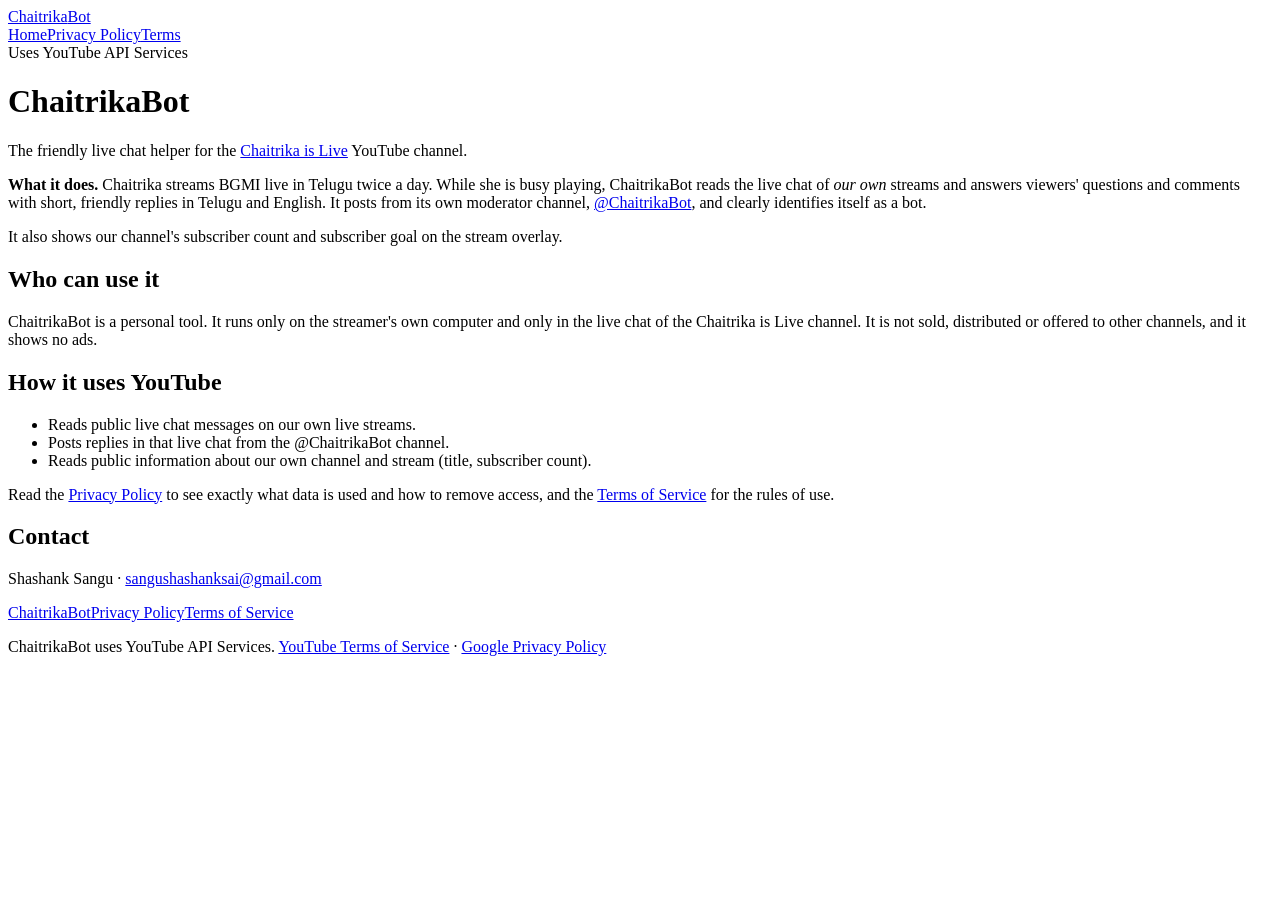
==== chaitrikaislive/chaitrikabot/index.html @ 9da088a8 "Update links and navigation for ChMove ChaitrikaBot home page to /chaitrikaislive/chaitrikabot/aitri" ====
<!doctype html>
<html lang="en">
<head>
<meta charset="utf-8">
<meta name="viewport" content="width=device-width,initial-scale=1">
<title>ChaitrikaBot</title>
<meta name="description" content="ChaitrikaBot is the live chat helper for the Chaitrika is Live YouTube channel.">
<link rel="stylesheet" href="/chaitrikaislive/chaitrikabot/style.css">
</head>
<body>
<header>
  <a class="brand" href="/chaitrikaislive/chaitrikabot/">Chaitrika<span>Bot</span></a>
  <nav><a href="/chaitrikaislive/chaitrikabot/" aria-current="page">Home</a><a href="/chaitrikaislive/chaitrikabot/privacy/">Privacy Policy</a><a href="/chaitrikaislive/chaitrikabot/terms/">Terms</a></nav>
</header>
<main>
  <span class="yt">Uses YouTube API Services</span>
  <h1>ChaitrikaBot</h1>
  <p class="sub">The friendly live chat helper for the <a href="https://www.youtube.com/@chaitrikaislive">Chaitrika is Live</a> YouTube channel.</p>

  <div class="card">
    <p><strong>What it does.</strong> Chaitrika streams BGMI live in Telugu twice a day. While she is busy playing, ChaitrikaBot reads the live chat of <em>our own</em> streams and answers viewers' questions and comments with short, friendly replies in Telugu and English. It posts from its own moderator channel, <a href="https://www.youtube.com/channel/UCggwRYSfs0u2oa9gpeB3H_w">@ChaitrikaBot</a>, and clearly identifies itself as a bot.</p>
    <p>It also shows our channel's subscriber count and subscriber goal on the stream overlay.</p>
  </div>

  <h2>Who can use it</h2>
  <p>ChaitrikaBot is a personal tool. It runs only on the streamer's own computer and only in the live chat of the Chaitrika is Live channel. It is not sold, distributed or offered to other channels, and it shows no ads.</p>

  <h2>How it uses YouTube</h2>
  <ul>
    <li>Reads public live chat messages on our own live streams.</li>
    <li>Posts replies in that live chat from the @ChaitrikaBot channel.</li>
    <li>Reads public information about our own channel and stream (title, subscriber count).</li>
  </ul>
  <p>Read the <a href="/chaitrikaislive/chaitrikabot/privacy/">Privacy Policy</a> to see exactly what data is used and how to remove access, and the <a href="/chaitrikaislive/chaitrikabot/terms/">Terms of Service</a> for the rules of use.</p>

  <h2>Contact</h2>
  <p>Shashank Sangu · <a href="mailto:sangushashanksai@gmail.com">sangushashanksai@gmail.com</a></p>
</main>
<footer>
  <a href="/chaitrikaislive/chaitrikabot/">ChaitrikaBot</a><a href="/chaitrikaislive/chaitrikabot/privacy/">Privacy Policy</a><a href="/chaitrikaislive/chaitrikabot/terms/">Terms of Service</a>
  <p>ChaitrikaBot uses YouTube API Services. <a href="https://www.youtube.com/t/terms">YouTube Terms of Service</a> · <a href="https://policies.google.com/privacy">Google Privacy Policy</a></p>
</footer>
</body></html>
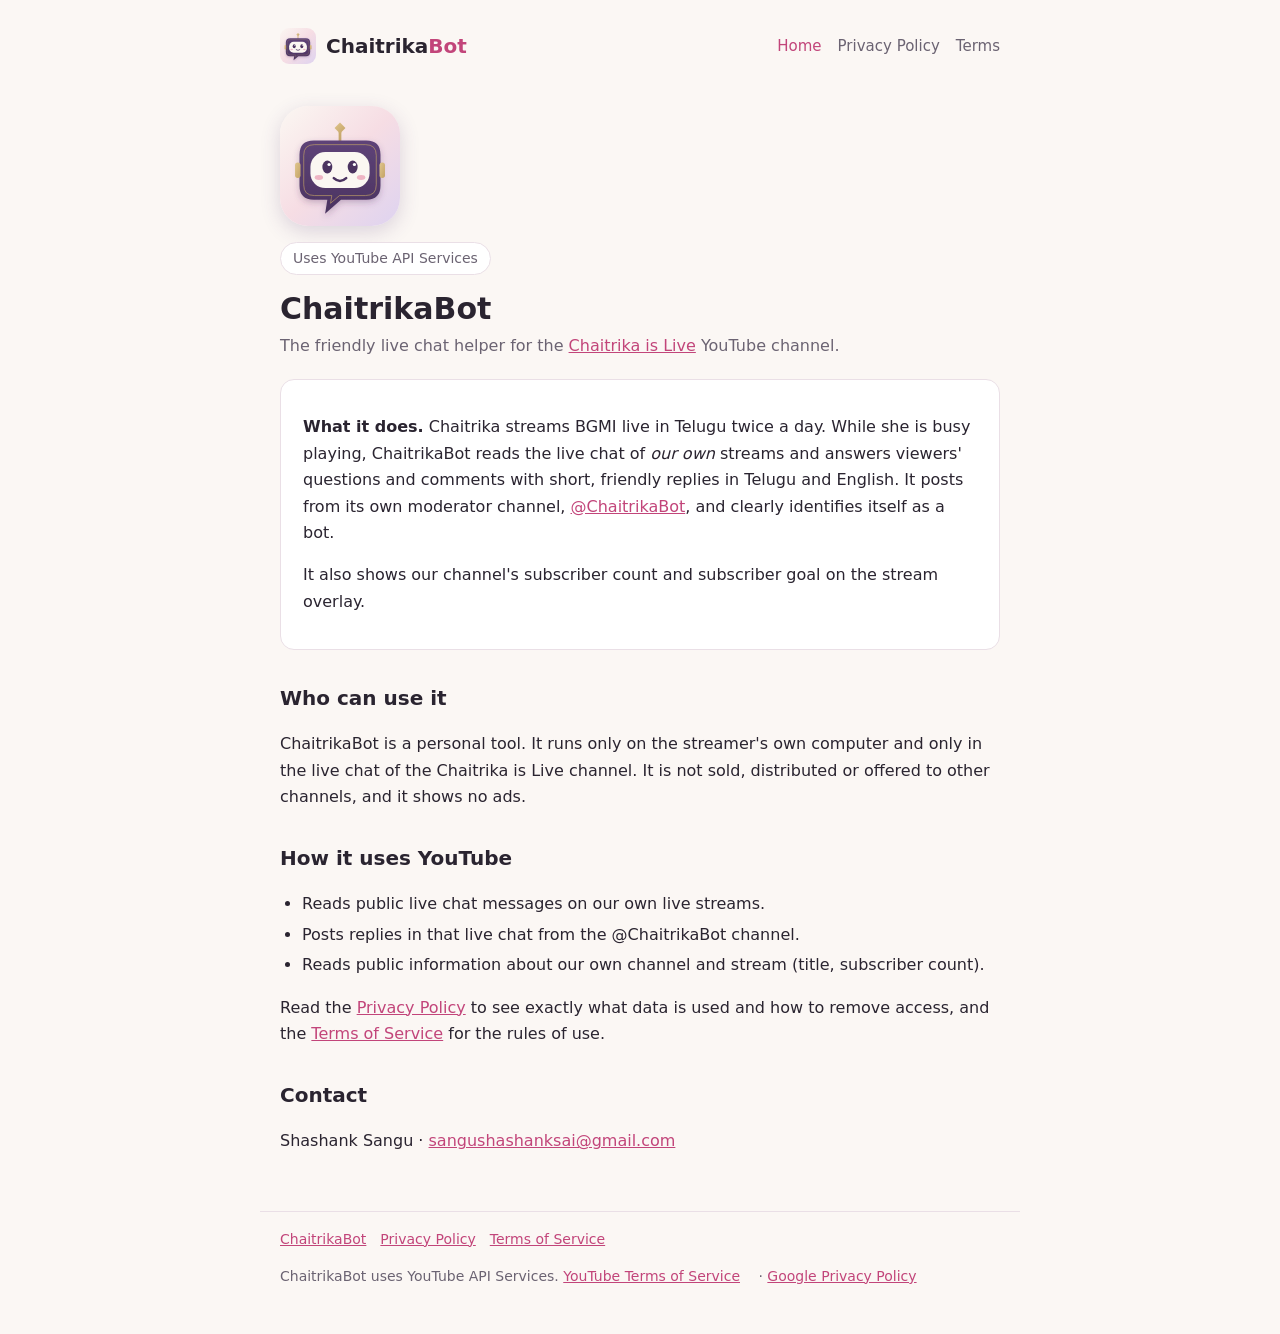
==== commit 4aca0918: "Add ChaitrikaBot logo, favicon and header branding" ====
--- a/chaitrikaislive/chaitrikabot/index.html
+++ b/chaitrikaislive/chaitrikabot/index.html
@@ -5,14 +5,18 @@
 <meta name="viewport" content="width=device-width,initial-scale=1">
 <title>ChaitrikaBot</title>
 <meta name="description" content="ChaitrikaBot is the live chat helper for the Chaitrika is Live YouTube channel.">
+<link rel="icon" type="image/png" href="/chaitrikaislive/chaitrikabot/chaitrikabot_logo_120.png">
+<link rel="apple-touch-icon" href="/chaitrikaislive/chaitrikabot/chaitrikabot_logo_120.png">
+<meta property="og:image" content="https://www.shashanksangu.com/chaitrikaislive/chaitrikabot/chaitrikabot_logo_800.png">
 <link rel="stylesheet" href="/chaitrikaislive/chaitrikabot/style.css">
 </head>
 <body>
 <header>
-  <a class="brand" href="/chaitrikaislive/chaitrikabot/">Chaitrika<span>Bot</span></a>
+  <a class="brand" href="/chaitrikaislive/chaitrikabot/"><img src="/chaitrikaislive/chaitrikabot/chaitrikabot_logo.svg" alt="" width="36" height="36">Chaitrika<span>Bot</span></a>
   <nav><a href="/chaitrikaislive/chaitrikabot/" aria-current="page">Home</a><a href="/chaitrikaislive/chaitrikabot/privacy/">Privacy Policy</a><a href="/chaitrikaislive/chaitrikabot/terms/">Terms</a></nav>
 </header>
 <main>
+  <img class="hero-logo" src="/chaitrikaislive/chaitrikabot/chaitrikabot_logo.svg" alt="ChaitrikaBot logo" width="120" height="120">
   <span class="yt">Uses YouTube API Services</span>
   <h1>ChaitrikaBot</h1>
   <p class="sub">The friendly live chat helper for the <a href="https://www.youtube.com/@chaitrikaislive">Chaitrika is Live</a> YouTube channel.</p>
--- a/chaitrikaislive/chaitrikabot/style.css
+++ b/chaitrikaislive/chaitrikabot/style.css
@@ -0,0 +1,24 @@
+:root{--bg:#fbf7f4;--card:#ffffff;--ink:#2a2430;--muted:#6b6372;--accent:#c2457a;--line:#eadfe6}
+@media (prefers-color-scheme:dark){:root{--bg:#17141a;--card:#211d25;--ink:#f1ecf3;--muted:#b3a9b9;--accent:#f08bb6;--line:#352e3b}}
+*{box-sizing:border-box}
+body{margin:0;background:var(--bg);color:var(--ink);font:16px/1.65 system-ui,-apple-system,"Segoe UI",Roboto,sans-serif}
+header,main,footer{max-width:760px;margin:0 auto;padding:0 20px}
+header{padding-top:28px;display:flex;justify-content:space-between;align-items:center;flex-wrap:wrap;gap:8px}
+.brand{font-weight:700;font-size:20px;color:var(--ink);text-decoration:none}
+.brand span{color:var(--accent)}
+nav a{color:var(--muted);text-decoration:none;margin-left:16px;font-size:15px}
+nav a:hover,nav a[aria-current]{color:var(--accent)}
+main{padding-top:24px;padding-bottom:40px}
+h1{font-size:30px;line-height:1.2;margin:16px 0 6px}
+h2{font-size:20px;margin:32px 0 8px}
+.sub{color:var(--muted);margin:0 0 20px}
+.card{background:var(--card);border:1px solid var(--line);border-radius:14px;padding:18px 22px;margin:18px 0}
+.yt{display:inline-block;border:1px solid var(--line);border-radius:999px;padding:4px 12px;font-size:14px;color:var(--muted);background:var(--card)}
+a{color:var(--accent)}
+ul{padding-left:22px}
+li{margin:4px 0}
+footer{border-top:1px solid var(--line);padding-top:16px;padding-bottom:32px;color:var(--muted);font-size:14px}
+footer a{margin-right:14px}
+.brand{display:inline-flex;align-items:center}
+.brand img{width:36px;height:36px;border-radius:9px;margin-right:10px}
+.hero-logo{display:block;width:120px;height:120px;border-radius:28px;margin:18px 0 16px;box-shadow:0 6px 20px rgba(80,50,110,.18)}
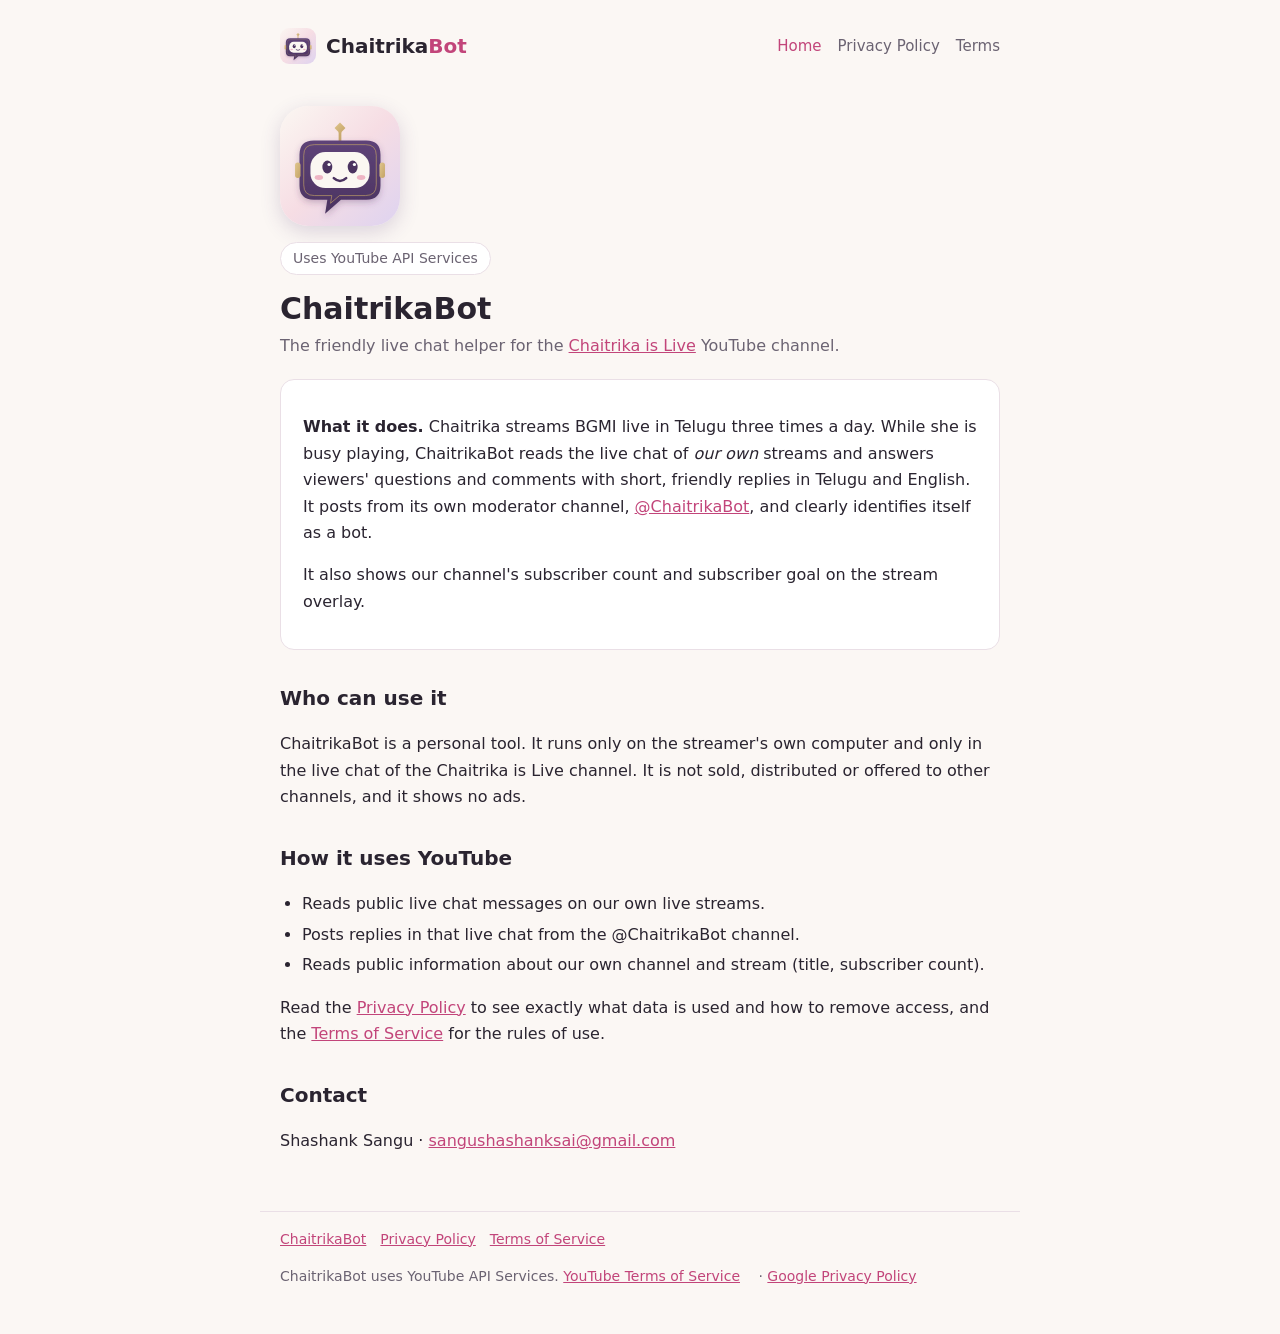
==== commit 6955be44: "Update stream schedule to three times a day on ChaitrikaBot home page" ====
--- a/chaitrikaislive/chaitrikabot/index.html
+++ b/chaitrikaislive/chaitrikabot/index.html
@@ -22,7 +22,7 @@
   <p class="sub">The friendly live chat helper for the <a href="https://www.youtube.com/@chaitrikaislive">Chaitrika is Live</a> YouTube channel.</p>
 
   <div class="card">
-    <p><strong>What it does.</strong> Chaitrika streams BGMI live in Telugu twice a day. While she is busy playing, ChaitrikaBot reads the live chat of <em>our own</em> streams and answers viewers' questions and comments with short, friendly replies in Telugu and English. It posts from its own moderator channel, <a href="https://www.youtube.com/channel/UCggwRYSfs0u2oa9gpeB3H_w">@ChaitrikaBot</a>, and clearly identifies itself as a bot.</p>
+    <p><strong>What it does.</strong> Chaitrika streams BGMI live in Telugu three times a day. While she is busy playing, ChaitrikaBot reads the live chat of <em>our own</em> streams and answers viewers' questions and comments with short, friendly replies in Telugu and English. It posts from its own moderator channel, <a href="https://www.youtube.com/channel/UCggwRYSfs0u2oa9gpeB3H_w">@ChaitrikaBot</a>, and clearly identifies itself as a bot.</p>
     <p>It also shows our channel's subscriber count and subscriber goal on the stream overlay.</p>
   </div>
 
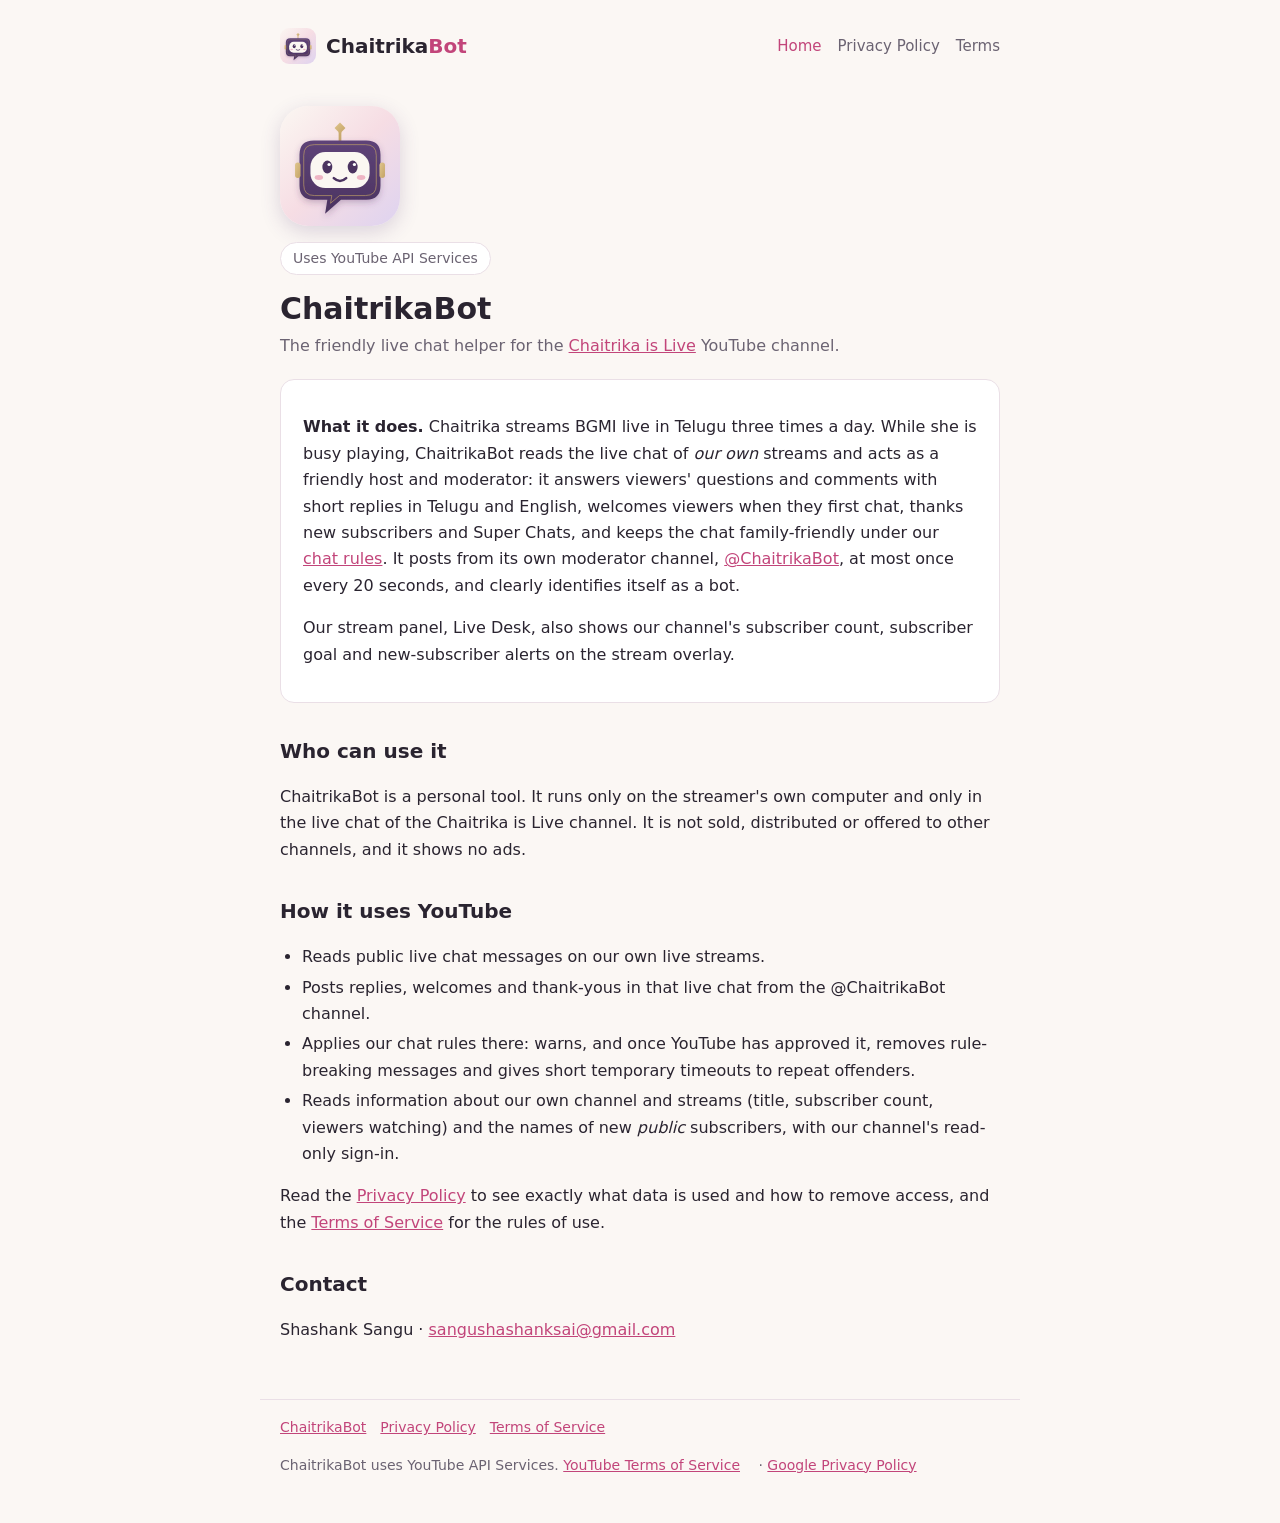
==== commit 553c5aac: "ChaitrikaBot pages: welcomes, subscriber thanks, chat rules and moderation; Live Desk's read-only su" ====
--- a/chaitrikaislive/chaitrikabot/index.html
+++ b/chaitrikaislive/chaitrikabot/index.html
@@ -22,8 +22,8 @@
   <p class="sub">The friendly live chat helper for the <a href="https://www.youtube.com/@chaitrikaislive">Chaitrika is Live</a> YouTube channel.</p>
 
   <div class="card">
-    <p><strong>What it does.</strong> Chaitrika streams BGMI live in Telugu three times a day. While she is busy playing, ChaitrikaBot reads the live chat of <em>our own</em> streams and answers viewers' questions and comments with short, friendly replies in Telugu and English. It posts from its own moderator channel, <a href="https://www.youtube.com/channel/UCggwRYSfs0u2oa9gpeB3H_w">@ChaitrikaBot</a>, and clearly identifies itself as a bot.</p>
-    <p>It also shows our channel's subscriber count and subscriber goal on the stream overlay.</p>
+    <p><strong>What it does.</strong> Chaitrika streams BGMI live in Telugu three times a day. While she is busy playing, ChaitrikaBot reads the live chat of <em>our own</em> streams and acts as a friendly host and moderator: it answers viewers' questions and comments with short replies in Telugu and English, welcomes viewers when they first chat, thanks new subscribers and Super Chats, and keeps the chat family-friendly under our <a href="/chaitrikaislive/chaitrikabot/terms/#chat-rules">chat rules</a>. It posts from its own moderator channel, <a href="https://www.youtube.com/channel/UCggwRYSfs0u2oa9gpeB3H_w">@ChaitrikaBot</a>, at most once every 20 seconds, and clearly identifies itself as a bot.</p>
+    <p>Our stream panel, Live Desk, also shows our channel's subscriber count, subscriber goal and new-subscriber alerts on the stream overlay.</p>
   </div>
 
   <h2>Who can use it</h2>
@@ -32,8 +32,9 @@
   <h2>How it uses YouTube</h2>
   <ul>
     <li>Reads public live chat messages on our own live streams.</li>
-    <li>Posts replies in that live chat from the @ChaitrikaBot channel.</li>
-    <li>Reads public information about our own channel and stream (title, subscriber count).</li>
+    <li>Posts replies, welcomes and thank-yous in that live chat from the @ChaitrikaBot channel.</li>
+    <li>Applies our chat rules there: warns, and once YouTube has approved it, removes rule-breaking messages and gives short temporary timeouts to repeat offenders.</li>
+    <li>Reads information about our own channel and streams (title, subscriber count, viewers watching) and the names of new <em>public</em> subscribers, with our channel's read-only sign-in.</li>
   </ul>
   <p>Read the <a href="/chaitrikaislive/chaitrikabot/privacy/">Privacy Policy</a> to see exactly what data is used and how to remove access, and the <a href="/chaitrikaislive/chaitrikabot/terms/">Terms of Service</a> for the rules of use.</p>
 
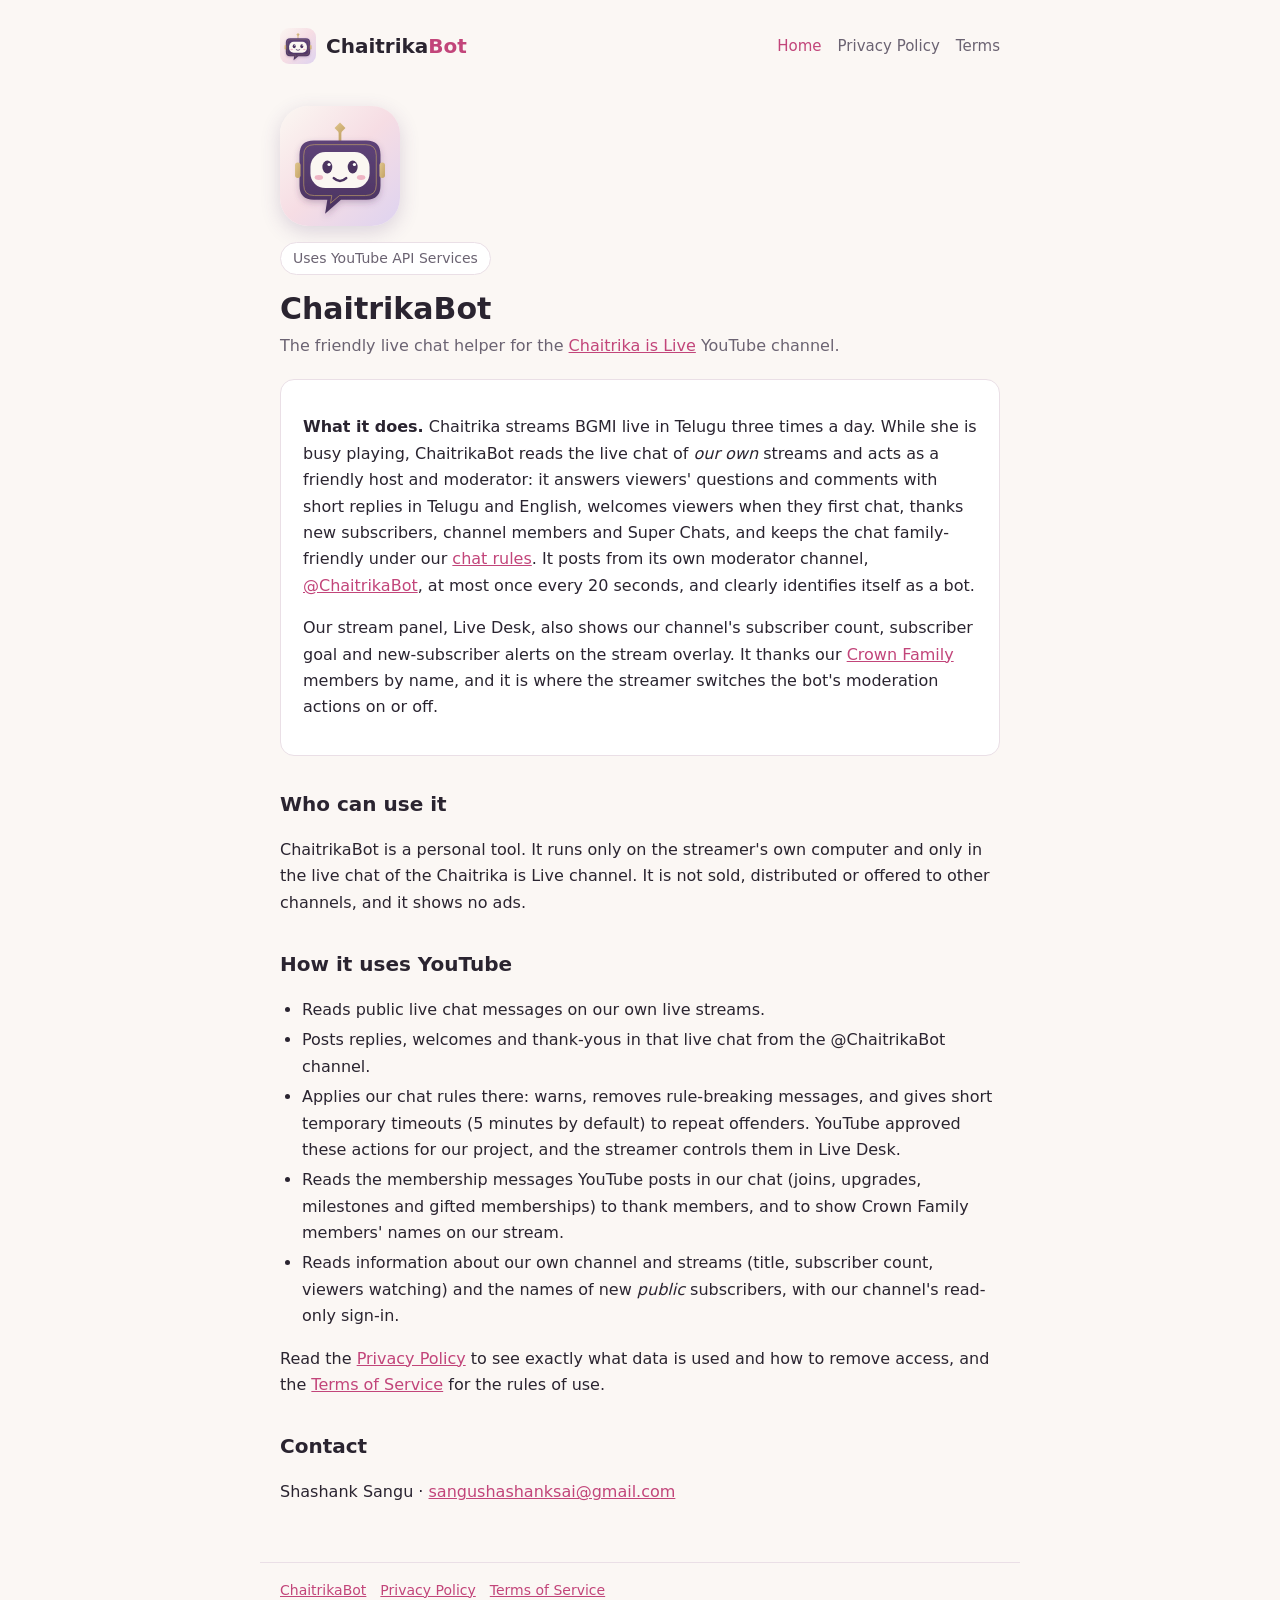
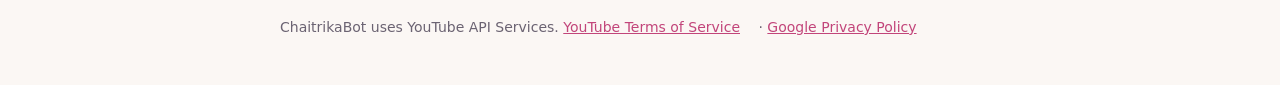
==== commit 62c9f306: "ChaitrikaBot pages: moderation actions live, Crown Family member names (privacy v5) - Privacy policy" ====
--- a/chaitrikaislive/chaitrikabot/index.html
+++ b/chaitrikaislive/chaitrikabot/index.html
@@ -22,8 +22,8 @@
   <p class="sub">The friendly live chat helper for the <a href="https://www.youtube.com/@chaitrikaislive">Chaitrika is Live</a> YouTube channel.</p>
 
   <div class="card">
-    <p><strong>What it does.</strong> Chaitrika streams BGMI live in Telugu three times a day. While she is busy playing, ChaitrikaBot reads the live chat of <em>our own</em> streams and acts as a friendly host and moderator: it answers viewers' questions and comments with short replies in Telugu and English, welcomes viewers when they first chat, thanks new subscribers and Super Chats, and keeps the chat family-friendly under our <a href="/chaitrikaislive/chaitrikabot/terms/#chat-rules">chat rules</a>. It posts from its own moderator channel, <a href="https://www.youtube.com/channel/UCggwRYSfs0u2oa9gpeB3H_w">@ChaitrikaBot</a>, at most once every 20 seconds, and clearly identifies itself as a bot.</p>
-    <p>Our stream panel, Live Desk, also shows our channel's subscriber count, subscriber goal and new-subscriber alerts on the stream overlay.</p>
+    <p><strong>What it does.</strong> Chaitrika streams BGMI live in Telugu three times a day. While she is busy playing, ChaitrikaBot reads the live chat of <em>our own</em> streams and acts as a friendly host and moderator: it answers viewers' questions and comments with short replies in Telugu and English, welcomes viewers when they first chat, thanks new subscribers, channel members and Super Chats, and keeps the chat family-friendly under our <a href="/chaitrikaislive/chaitrikabot/terms/#chat-rules">chat rules</a>. It posts from its own moderator channel, <a href="https://www.youtube.com/channel/UCggwRYSfs0u2oa9gpeB3H_w">@ChaitrikaBot</a>, at most once every 20 seconds, and clearly identifies itself as a bot.</p>
+    <p>Our stream panel, Live Desk, also shows our channel's subscriber count, subscriber goal and new-subscriber alerts on the stream overlay. It thanks our <a href="/chaitrikaislive/chaitrikabot/terms/#memberships">Crown Family</a> members by name, and it is where the streamer switches the bot's moderation actions on or off.</p>
   </div>
 
   <h2>Who can use it</h2>
@@ -33,7 +33,8 @@
   <ul>
     <li>Reads public live chat messages on our own live streams.</li>
     <li>Posts replies, welcomes and thank-yous in that live chat from the @ChaitrikaBot channel.</li>
-    <li>Applies our chat rules there: warns, and once YouTube has approved it, removes rule-breaking messages and gives short temporary timeouts to repeat offenders.</li>
+    <li>Applies our chat rules there: warns, removes rule-breaking messages, and gives short temporary timeouts (5 minutes by default) to repeat offenders. YouTube approved these actions for our project, and the streamer controls them in Live Desk.</li>
+    <li>Reads the membership messages YouTube posts in our chat (joins, upgrades, milestones and gifted memberships) to thank members, and to show Crown Family members' names on our stream.</li>
     <li>Reads information about our own channel and streams (title, subscriber count, viewers watching) and the names of new <em>public</em> subscribers, with our channel's read-only sign-in.</li>
   </ul>
   <p>Read the <a href="/chaitrikaislive/chaitrikabot/privacy/">Privacy Policy</a> to see exactly what data is used and how to remove access, and the <a href="/chaitrikaislive/chaitrikabot/terms/">Terms of Service</a> for the rules of use.</p>
